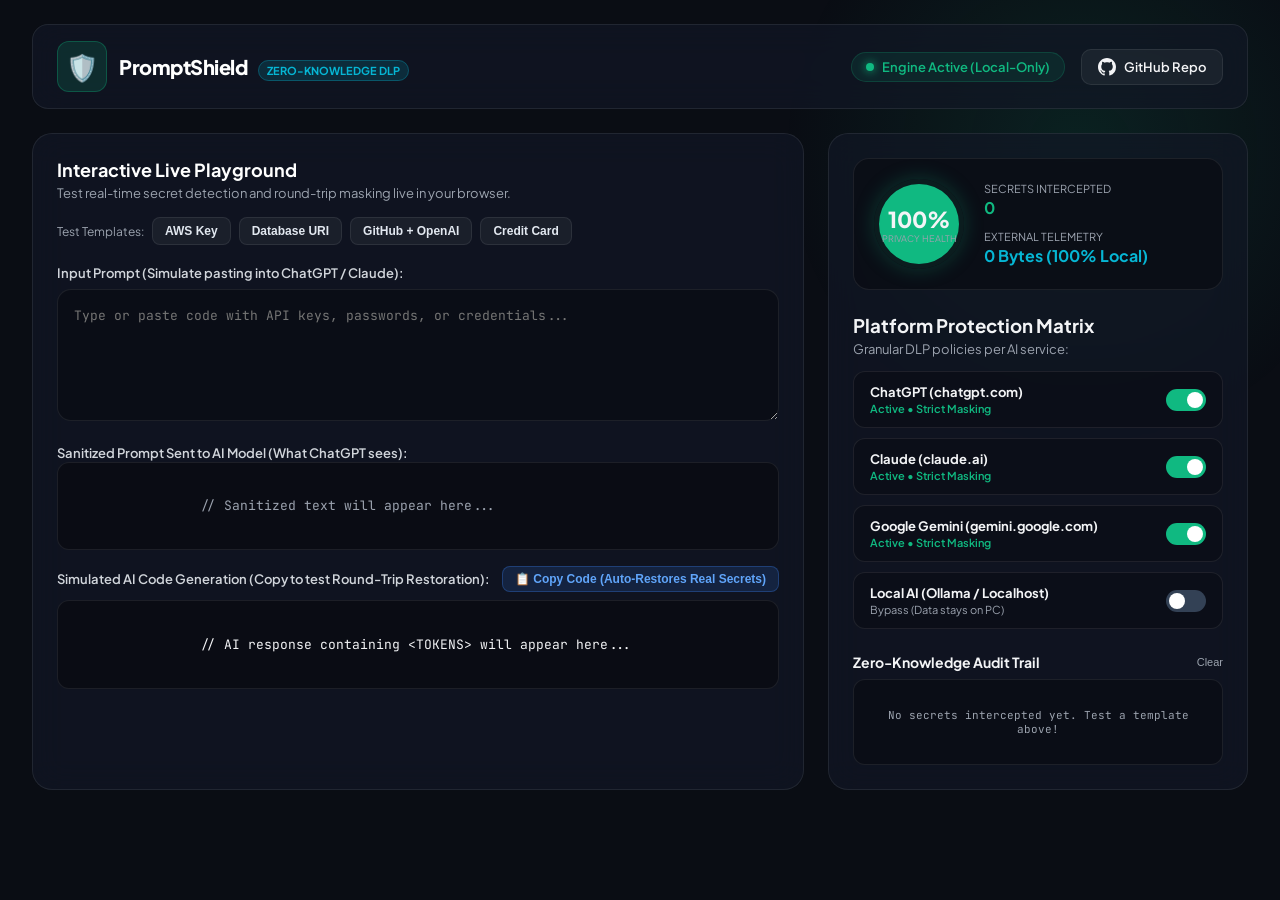
==== dashboard/index.html @ d4b68f8e "feat: initial release of PromptShield GenAI DLP & Command Center" ====
<!DOCTYPE html>
<html lang="en">
<head>
  <meta charset="UTF-8">
  <meta name="viewport" content="width=device-width, initial-scale=1.0">
  <title>PromptShield - GenAI Data Loss Prevention & Command Center</title>
  <link rel="stylesheet" href="dashboard.css">
  <link rel="preconnect" href="https://fonts.googleapis.com">
  <link rel="preconnect" href="https://fonts.gstatic.com" crossorigin>
  <link href="https://fonts.googleapis.com/css2?family=JetBrains+Mono:wght@400;600;700&family=Plus+Jakarta+Sans:wght@400;500;600;700;800&display=swap" rel="stylesheet">
</head>
<body>
  <!-- Ambient background glow -->
  <div class="glow-bg"></div>

  <div class="app-layout">
    <!-- Top Navigation Bar -->
    <header class="navbar">
      <div class="nav-brand">
        <div class="logo-shield">🛡️</div>
        <div>
          <span class="brand-title">PromptShield</span>
          <span class="badge-zk">Zero-Knowledge DLP</span>
        </div>
      </div>
      <div class="nav-controls">
        <div class="status-indicator">
          <span class="pulse-dot"></span>
          <span>Engine Active (Local-Only)</span>
        </div>
        <a href="https://github.com/venkatsatwik/prompt-shield" target="_blank" class="btn-github">
          <svg width="18" height="18" viewBox="0 0 24 24" fill="currentColor">
            <path d="M12 0C5.37 0 0 5.37 0 12c0 5.31 3.435 9.795 8.205 11.385.6.105.825-.255.825-.57 0-.285-.015-1.23-.015-2.235-3.015.555-3.795-.735-4.035-1.41-.135-.345-.72-1.41-1.23-1.695-.42-.225-1.02-.78-.015-.795.945-.015 1.62.87 1.845 1.23 1.08 1.815 2.805 1.305 3.495.99.105-.78.42-1.305.765-1.605-2.67-.3-5.46-1.335-5.46-5.925 0-1.305.465-2.385 1.23-3.225-.12-.3-.54-1.53.12-3.18 0 0 1.005-.315 3.3 1.23.96-.27 1.98-.405 3-.405s2.04.135 3 .405c2.295-1.56 3.3-1.23 3.3-1.23.66 1.65.24 2.88.12 3.18.765.84 1.23 1.905 1.23 3.225 0 4.605-2.805 5.625-5.475 5.925.435.375.81 1.095.81 2.22 0 1.605-.015 2.895-.015 3.3 0 .315.225.69.825.57A12.02 12.02 0 0024 12c0-6.63-5.37-12-12-12z"/>
          </svg>
          GitHub Repo
        </a>
      </div>
    </header>

    <main class="content-grid">
      <!-- Left Column: Interactive Live Playground -->
      <section class="panel playground-panel">
        <div class="panel-header">
          <div>
            <h2>Interactive Live Playground</h2>
            <p class="panel-desc">Test real-time secret detection and round-trip masking live in your browser.</p>
          </div>
          <div class="sample-pills">
            <span class="pill-label">Test Templates:</span>
            <button class="pill-btn" data-template="aws">AWS Key</button>
            <button class="pill-btn" data-template="db">Database URI</button>
            <button class="pill-btn" data-template="tokens">GitHub + OpenAI</button>
            <button class="pill-btn" data-template="cc">Credit Card</button>
          </div>
        </div>

        <div class="playground-body">
          <div class="input-wrapper">
            <label for="prompt-input">Input Prompt (Simulate pasting into ChatGPT / Claude):</label>
            <textarea id="prompt-input" rows="5" placeholder="Type or paste code with API keys, passwords, or credentials..."></textarea>
            
            <!-- Realtime Scan Status Bar -->
            <div id="detection-banner" class="detection-banner hidden">
              <div class="banner-title">
                <span id="banner-count">0 Secrets Detected</span>
                <div id="detected-tags" class="tag-row"></div>
              </div>
              <button id="btn-sanitize" class="btn-primary">
                🎭 Sanitize & Auto-Mask
              </button>
            </div>
          </div>

          <!-- Sanitized Output & Round-Trip Demonstration -->
          <div class="roundtrip-section">
            <div class="output-block">
              <label>Sanitized Prompt Sent to AI Model (What ChatGPT sees):</label>
              <div id="sanitized-preview" class="code-preview font-mono text-muted">
                // Sanitized text will appear here...
              </div>
            </div>

            <div class="output-block mt-3">
              <div class="split-label">
                <label>Simulated AI Code Generation (Copy to test Round-Trip Restoration):</label>
                <button id="btn-copy-ai" class="btn-copy">
                  📋 Copy Code (Auto-Restores Real Secrets)
                </button>
              </div>
              <div id="ai-response-preview" class="code-preview font-mono">
                // AI response containing &lt;TOKENS&gt; will appear here...
              </div>
            </div>

            <!-- Toast notification for copy event -->
            <div id="clipboard-toast" class="toast hidden">
              ✅ <strong>Round-Trip Success:</strong> Real credentials were automatically restored to your clipboard!
            </div>
          </div>
        </div>
      </section>

      <!-- Right Column: Command Center & Policy Matrix -->
      <aside class="panel side-panel">
        <!-- Privacy Score Card -->
        <div class="score-card">
          <div class="score-circle">
            <span id="score-val">100%</span>
            <span class="subtext">Privacy Health</span>
          </div>
          <div class="score-meta">
            <div class="metric-item">
              <span class="metric-title">Secrets Intercepted</span>
              <span class="metric-val text-green" id="metric-blocked">0</span>
            </div>
            <div class="metric-item">
              <span class="metric-title">External Telemetry</span>
              <span class="metric-val text-cyan">0 Bytes (100% Local)</span>
            </div>
          </div>
        </div>

        <!-- Platform Permission Matrix -->
        <div class="platform-matrix">
          <h3>Platform Protection Matrix</h3>
          <p class="panel-desc">Granular DLP policies per AI service:</p>

          <div class="platform-list">
            <div class="platform-item">
              <div class="platform-info">
                <strong>ChatGPT (chatgpt.com)</strong>
                <span class="status-active">Active • Strict Masking</span>
              </div>
              <label class="switch">
                <input type="checkbox" checked>
                <span class="slider"></span>
              </label>
            </div>

            <div class="platform-item">
              <div class="platform-info">
                <strong>Claude (claude.ai)</strong>
                <span class="status-active">Active • Strict Masking</span>
              </div>
              <label class="switch">
                <input type="checkbox" checked>
                <span class="slider"></span>
              </label>
            </div>

            <div class="platform-item">
              <div class="platform-info">
                <strong>Google Gemini (gemini.google.com)</strong>
                <span class="status-active">Active • Strict Masking</span>
              </div>
              <label class="switch">
                <input type="checkbox" checked>
                <span class="slider"></span>
              </label>
            </div>

            <div class="platform-item">
              <div class="platform-info">
                <strong>Local AI (Ollama / Localhost)</strong>
                <span class="status-bypass">Bypass (Data stays on PC)</span>
              </div>
              <label class="switch">
                <input type="checkbox">
                <span class="slider"></span>
              </label>
            </div>
          </div>
        </div>

        <!-- Local Audit Log -->
        <div class="audit-section">
          <div class="split-label">
            <h3>Zero-Knowledge Audit Trail</h3>
            <button id="btn-clear-logs" class="btn-text">Clear</button>
          </div>
          <div id="audit-log-list" class="log-list font-mono">
            <div class="log-empty">No secrets intercepted yet. Test a template above!</div>
          </div>
        </div>
      </aside>
    </main>
  </div>

  <!-- Load Shared Core Engines -->
  <script src="../core/detector.js"></script>
  <script src="../core/masker.js"></script>
  <script src="dashboard.js"></script>
</body>
</html>
---- dashboard/dashboard.css ----
:root {
  --bg-dark: #0a0d14;
  --bg-card: rgba(18, 24, 38, 0.7);
  --border-color: rgba(255, 255, 255, 0.08);
  --accent-green: #10b981;
  --accent-red: #ef4444;
  --accent-amber: #f59e0b;
  --accent-blue: #3b82f6;
  --accent-cyan: #06b6d4;
  --text-main: #f3f4f6;
  --text-muted: #9ca3af;
}

* {
  margin: 0;
  padding: 0;
  box-sizing: border-box;
}

body {
  background-color: var(--bg-dark);
  color: var(--text-main);
  font-family: 'Plus Jakarta Sans', -apple-system, sans-serif;
  min-height: 100vh;
  position: relative;
  overflow-x: hidden;
}

.font-mono {
  font-family: 'JetBrains Mono', monospace !important;
}

.text-muted { color: var(--text-muted); }
.text-green { color: var(--accent-green) !important; }
.text-cyan { color: var(--accent-cyan) !important; }
.mt-3 { margin-top: 16px; }

/* Ambient background glow */
.glow-bg {
  position: fixed;
  top: -150px;
  right: -100px;
  width: 600px;
  height: 600px;
  background: radial-gradient(circle, rgba(16, 185, 129, 0.12) 0%, rgba(10, 13, 20, 0) 70%);
  pointer-events: none;
  z-index: 0;
}

.app-layout {
  position: relative;
  z-index: 1;
  max-width: 1400px;
  margin: 0 auto;
  padding: 24px 32px;
  display: flex;
  flex-direction: column;
  gap: 24px;
}

/* Navbar */
.navbar {
  display: flex;
  justify-content: space-between;
  align-items: center;
  padding: 16px 24px;
  background: var(--bg-card);
  backdrop-filter: blur(16px);
  border: 1px solid var(--border-color);
  border-radius: 16px;
}

.nav-brand {
  display: flex;
  align-items: center;
  gap: 12px;
}

.logo-shield {
  font-size: 26px;
  background: rgba(16, 185, 129, 0.15);
  border: 1px solid rgba(16, 185, 129, 0.3);
  padding: 8px;
  border-radius: 12px;
}

.brand-title {
  font-size: 20px;
  font-weight: 800;
  letter-spacing: -0.5px;
  color: #ffffff;
}

.badge-zk {
  margin-left: 8px;
  background: rgba(6, 182, 212, 0.15);
  color: var(--accent-cyan);
  border: 1px solid rgba(6, 182, 212, 0.3);
  font-size: 11px;
  font-weight: 700;
  padding: 3px 8px;
  border-radius: 999px;
  text-transform: uppercase;
}

.nav-controls {
  display: flex;
  align-items: center;
  gap: 16px;
}

.status-indicator {
  display: flex;
  align-items: center;
  gap: 8px;
  font-size: 13px;
  color: var(--accent-green);
  font-weight: 600;
  background: rgba(16, 185, 129, 0.1);
  border: 1px solid rgba(16, 185, 129, 0.2);
  padding: 6px 14px;
  border-radius: 999px;
}

.pulse-dot {
  width: 8px;
  height: 8px;
  border-radius: 50%;
  background: var(--accent-green);
  box-shadow: 0 0 10px var(--accent-green);
}

.btn-github {
  display: flex;
  align-items: center;
  gap: 8px;
  background: rgba(255, 255, 255, 0.05);
  border: 1px solid var(--border-color);
  color: var(--text-main);
  padding: 8px 16px;
  border-radius: 10px;
  text-decoration: none;
  font-size: 13px;
  font-weight: 600;
  transition: all 0.2s ease;
}

.btn-github:hover {
  background: rgba(255, 255, 255, 0.1);
}

/* Grid Layout */
.content-grid {
  display: grid;
  grid-template-columns: 1fr 420px;
  gap: 24px;
}

@media (max-width: 1024px) {
  .content-grid {
    grid-template-columns: 1fr;
  }
}

.panel {
  background: var(--bg-card);
  backdrop-filter: blur(16px);
  border: 1px solid var(--border-color);
  border-radius: 20px;
  padding: 24px;
}

.panel-header {
  display: flex;
  justify-content: space-between;
  align-items: flex-start;
  margin-bottom: 20px;
  gap: 16px;
  flex-wrap: wrap;
}

h2 {
  font-size: 18px;
  font-weight: 700;
  color: #ffffff;
}

.panel-desc {
  font-size: 13px;
  color: var(--text-muted);
  margin-top: 4px;
}

.sample-pills {
  display: flex;
  align-items: center;
  gap: 8px;
  flex-wrap: wrap;
}

.pill-label {
  font-size: 12px;
  color: var(--text-muted);
}

.pill-btn {
  background: rgba(255, 255, 255, 0.05);
  border: 1px solid var(--border-color);
  color: #e2e8f0;
  padding: 6px 12px;
  border-radius: 8px;
  font-size: 12px;
  font-weight: 600;
  cursor: pointer;
  transition: all 0.2s ease;
}

.pill-btn:hover {
  background: rgba(16, 185, 129, 0.15);
  border-color: rgba(16, 185, 129, 0.4);
  color: var(--accent-green);
}

/* Input & Playground */
.playground-body {
  display: flex;
  flex-direction: column;
  gap: 20px;
}

.input-wrapper {
  display: flex;
  flex-direction: column;
  gap: 8px;
  position: relative;
}

label {
  font-size: 13px;
  font-weight: 600;
  color: #d1d5db;
}

textarea {
  width: 100%;
  background: rgba(10, 13, 20, 0.8);
  border: 1px solid var(--border-color);
  border-radius: 14px;
  padding: 16px;
  color: #ffffff;
  font-family: 'JetBrains Mono', monospace;
  font-size: 13px;
  line-height: 1.5;
  resize: vertical;
  transition: all 0.2s ease;
}

textarea:focus {
  outline: none;
  border-color: var(--accent-green);
  box-shadow: 0 0 15px rgba(16, 185, 129, 0.2);
}

/* Banner */
.detection-banner {
  background: rgba(239, 68, 68, 0.1);
  border: 1px solid rgba(239, 68, 68, 0.3);
  border-radius: 12px;
  padding: 12px 18px;
  display: flex;
  justify-content: space-between;
  align-items: center;
  animation: fadeIn 0.2s ease;
}

.hidden { display: none !important; }

.banner-title {
  display: flex;
  flex-direction: column;
  gap: 6px;
  font-size: 13px;
  font-weight: 700;
  color: #fca5a5;
}

.tag-row {
  display: flex;
  gap: 6px;
  flex-wrap: wrap;
}

.tag {
  background: rgba(245, 158, 11, 0.15);
  color: #fbbf24;
  border: 1px solid rgba(245, 158, 11, 0.3);
  font-size: 11px;
  padding: 2px 8px;
  border-radius: 6px;
  font-family: 'JetBrains Mono', monospace;
}

.btn-primary {
  background: linear-gradient(135deg, var(--accent-green) 0%, #059669 100%);
  color: white;
  border: none;
  padding: 8px 18px;
  border-radius: 10px;
  font-weight: 700;
  font-size: 13px;
  cursor: pointer;
  box-shadow: 0 4px 15px rgba(16, 185, 129, 0.3);
  transition: all 0.2s ease;
}

.btn-primary:hover {
  filter: brightness(1.1);
  transform: translateY(-1px);
}

/* Outputs */
.code-preview {
  background: rgba(10, 13, 20, 0.9);
  border: 1px solid var(--border-color);
  border-radius: 12px;
  padding: 14px;
  font-size: 13px;
  line-height: 1.5;
  white-space: pre-wrap;
  word-break: break-all;
  min-height: 70px;
}

.split-label {
  display: flex;
  justify-content: space-between;
  align-items: center;
  margin-bottom: 8px;
}

.btn-copy {
  background: rgba(59, 130, 246, 0.15);
  color: #60a5fa;
  border: 1px solid rgba(59, 130, 246, 0.3);
  padding: 5px 12px;
  border-radius: 8px;
  font-size: 12px;
  font-weight: 600;
  cursor: pointer;
  transition: all 0.2s ease;
}

.btn-copy:hover {
  background: rgba(59, 130, 246, 0.25);
}

.toast {
  margin-top: 12px;
  background: rgba(16, 185, 129, 0.2);
  border: 1px solid rgba(16, 185, 129, 0.4);
  color: #34d399;
  padding: 10px 16px;
  border-radius: 10px;
  font-size: 13px;
}

/* Right Panel */
.side-panel {
  display: flex;
  flex-direction: column;
  gap: 24px;
}

.score-card {
  background: rgba(10, 13, 20, 0.8);
  border: 1px solid var(--border-color);
  border-radius: 16px;
  padding: 20px;
  display: flex;
  align-items: center;
  gap: 20px;
}

.score-circle {
  width: 90px;
  height: 90px;
  border-radius: 50%;
  background: conic-gradient(var(--accent-green) 0deg 360deg);
  display: flex;
  flex-direction: column;
  align-items: center;
  justify-content: center;
  border: 5px solid rgba(10, 13, 20, 0.9);
  box-shadow: 0 0 20px rgba(16, 185, 129, 0.25);
}

#score-val {
  font-size: 22px;
  font-weight: 800;
}

.subtext {
  font-size: 9px;
  color: var(--text-muted);
  text-transform: uppercase;
}

.score-meta {
  flex: 1;
  display: flex;
  flex-direction: column;
  gap: 12px;
}

.metric-item {
  display: flex;
  flex-direction: column;
  gap: 2px;
}

.metric-title {
  font-size: 11px;
  color: var(--text-muted);
  text-transform: uppercase;
}

.metric-val {
  font-size: 16px;
  font-weight: 700;
}

/* Platform Matrix */
.platform-list {
  display: flex;
  flex-direction: column;
  gap: 10px;
  margin-top: 14px;
}

.platform-item {
  background: rgba(10, 13, 20, 0.6);
  border: 1px solid var(--border-color);
  border-radius: 12px;
  padding: 12px 16px;
  display: flex;
  justify-content: space-between;
  align-items: center;
}

.platform-info {
  display: flex;
  flex-direction: column;
  gap: 2px;
  font-size: 13px;
}

.status-active {
  font-size: 11px;
  color: var(--accent-green);
  font-weight: 600;
}

.status-bypass {
  font-size: 11px;
  color: var(--text-muted);
}

/* Switch */
.switch {
  position: relative;
  display: inline-block;
  width: 40px;
  height: 22px;
}

.switch input { opacity: 0; width: 0; height: 0; }

.slider {
  position: absolute;
  cursor: pointer;
  top: 0; left: 0; right: 0; bottom: 0;
  background-color: #334155;
  border-radius: 22px;
  transition: .3s;
}

.slider:before {
  position: absolute;
  content: "";
  height: 16px; width: 16px;
  left: 3px; bottom: 3px;
  background-color: white;
  border-radius: 50%;
  transition: .3s;
}

input:checked + .slider { background-color: var(--accent-green); }
input:checked + .slider:before { transform: translateX(18px); }

/* Audit */
.audit-section h3 {
  font-size: 14px;
  font-weight: 700;
}

.btn-text {
  background: transparent;
  border: none;
  color: var(--text-muted);
  font-size: 11px;
  cursor: pointer;
}

.log-list {
  background: rgba(10, 13, 20, 0.8);
  border: 1px solid var(--border-color);
  border-radius: 12px;
  padding: 12px;
  font-size: 11px;
  color: #cbd5e1;
  max-height: 180px;
  overflow-y: auto;
  display: flex;
  flex-direction: column;
  gap: 8px;
}

.log-entry {
  display: flex;
  justify-content: space-between;
  border-bottom: 1px solid rgba(255, 255, 255, 0.05);
  padding-bottom: 6px;
}

.log-empty {
  text-align: center;
  color: var(--text-muted);
  padding: 16px 0;
}
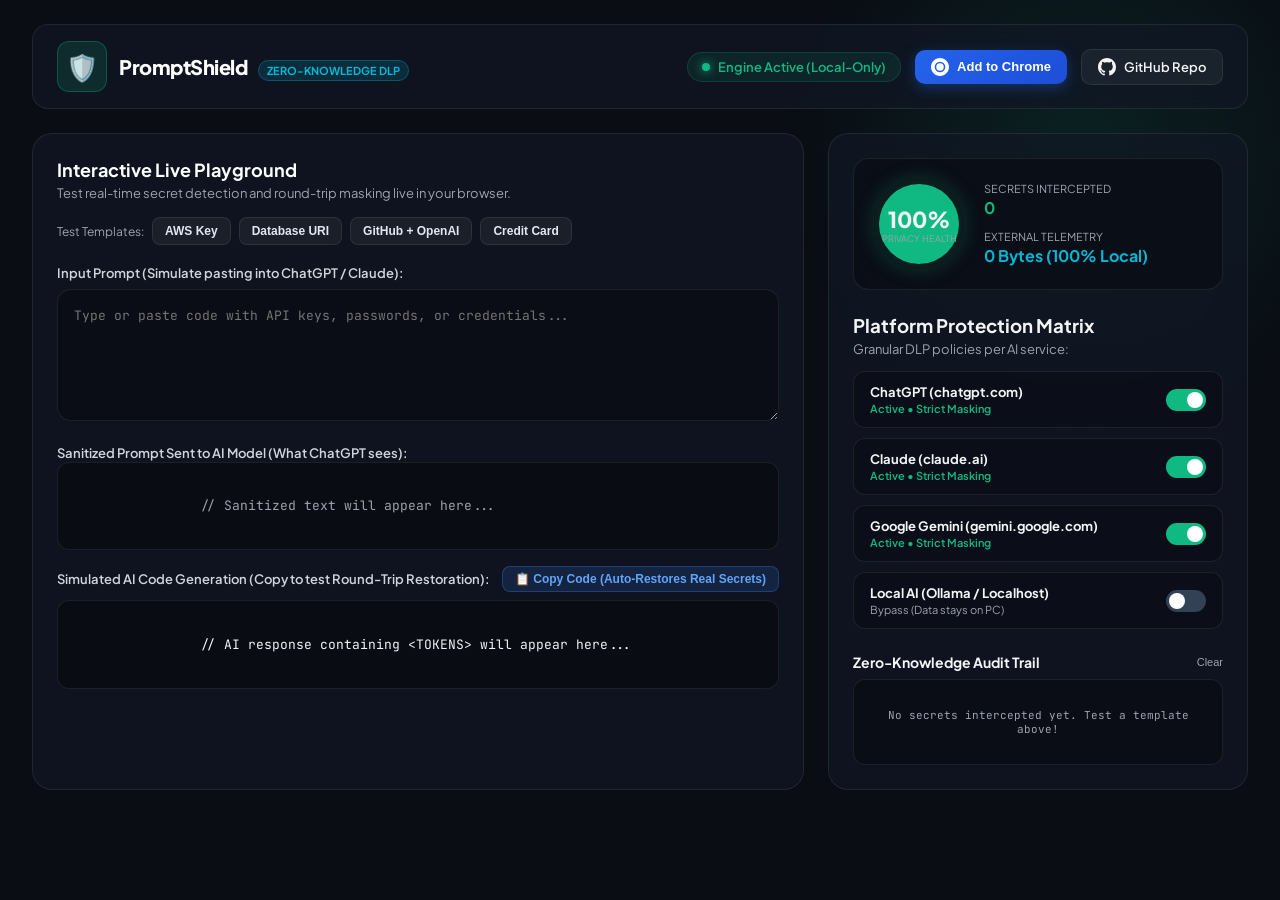
==== commit 3a50d75a: "feat: Add to Chrome install button, packaged zip, and guide modal" ====
--- a/dashboard/index.html
+++ b/dashboard/index.html
@@ -10,11 +10,9 @@
   <link href="https://fonts.googleapis.com/css2?family=JetBrains+Mono:wght@400;600;700&family=Plus+Jakarta+Sans:wght@400;500;600;700;800&display=swap" rel="stylesheet">
 </head>
 <body>
-  <!-- Ambient background glow -->
   <div class="glow-bg"></div>
 
   <div class="app-layout">
-    <!-- Top Navigation Bar -->
     <header class="navbar">
       <div class="nav-brand">
         <div class="logo-shield">🛡️</div>
@@ -28,6 +26,14 @@
           <span class="pulse-dot"></span>
           <span>Engine Active (Local-Only)</span>
         </div>
+
+        <button id="btn-add-chrome" class="btn-chrome">
+          <svg width="18" height="18" viewBox="0 0 24 24" fill="currentColor">
+            <path d="M12 0C5.373 0 0 5.373 0 12s5.373 12 12 12 12-5.373 12-12S18.627 0 12 0zm0 4.909a7.091 7.091 0 110 14.182 7.091 7.091 0 010-14.182zM12 7a5 5 0 100 10 5 5 0 000-10z"/>
+          </svg>
+          Add to Chrome
+        </button>
+
         <a href="https://github.com/venkatsatwik/prompt-shield" target="_blank" class="btn-github">
           <svg width="18" height="18" viewBox="0 0 24 24" fill="currentColor">
             <path d="M12 0C5.37 0 0 5.37 0 12c0 5.31 3.435 9.795 8.205 11.385.6.105.825-.255.825-.57 0-.285-.015-1.23-.015-2.235-3.015.555-3.795-.735-4.035-1.41-.135-.345-.72-1.41-1.23-1.695-.42-.225-1.02-.78-.015-.795.945-.015 1.62.87 1.845 1.23 1.08 1.815 2.805 1.305 3.495.99.105-.78.42-1.305.765-1.605-2.67-.3-5.46-1.335-5.46-5.925 0-1.305.465-2.385 1.23-3.225-.12-.3-.54-1.53.12-3.18 0 0 1.005-.315 3.3 1.23.96-.27 1.98-.405 3-.405s2.04.135 3 .405c2.295-1.56 3.3-1.23 3.3-1.23.66 1.65.24 2.88.12 3.18.765.84 1.23 1.905 1.23 3.225 0 4.605-2.805 5.625-5.475 5.925.435.375.81 1.095.81 2.22 0 1.605-.015 2.895-.015 3.3 0 .315.225.69.825.57A12.02 12.02 0 0024 12c0-6.63-5.37-12-12-12z"/>
@@ -38,7 +44,6 @@
     </header>
 
     <main class="content-grid">
-      <!-- Left Column: Interactive Live Playground -->
       <section class="panel playground-panel">
         <div class="panel-header">
           <div>
@@ -59,7 +64,6 @@
             <label for="prompt-input">Input Prompt (Simulate pasting into ChatGPT / Claude):</label>
             <textarea id="prompt-input" rows="5" placeholder="Type or paste code with API keys, passwords, or credentials..."></textarea>
             
-            <!-- Realtime Scan Status Bar -->
             <div id="detection-banner" class="detection-banner hidden">
               <div class="banner-title">
                 <span id="banner-count">0 Secrets Detected</span>
@@ -71,7 +75,6 @@
             </div>
           </div>
 
-          <!-- Sanitized Output & Round-Trip Demonstration -->
           <div class="roundtrip-section">
             <div class="output-block">
               <label>Sanitized Prompt Sent to AI Model (What ChatGPT sees):</label>
@@ -92,7 +95,6 @@
               </div>
             </div>
 
-            <!-- Toast notification for copy event -->
             <div id="clipboard-toast" class="toast hidden">
               ✅ <strong>Round-Trip Success:</strong> Real credentials were automatically restored to your clipboard!
             </div>
@@ -100,9 +102,7 @@
         </div>
       </section>
 
-      <!-- Right Column: Command Center & Policy Matrix -->
       <aside class="panel side-panel">
-        <!-- Privacy Score Card -->
         <div class="score-card">
           <div class="score-circle">
             <span id="score-val">100%</span>
@@ -120,7 +120,6 @@
           </div>
         </div>
 
-        <!-- Platform Permission Matrix -->
         <div class="platform-matrix">
           <h3>Platform Protection Matrix</h3>
           <p class="panel-desc">Granular DLP policies per AI service:</p>
@@ -172,7 +171,6 @@
           </div>
         </div>
 
-        <!-- Local Audit Log -->
         <div class="audit-section">
           <div class="split-label">
             <h3>Zero-Knowledge Audit Trail</h3>
@@ -186,7 +184,55 @@
     </main>
   </div>
 
-  <!-- Load Shared Core Engines -->
+  <!-- Install Chrome Extension Modal -->
+  <div id="install-modal" class="modal-overlay hidden">
+    <div class="modal-card">
+      <div class="modal-header">
+        <div class="modal-title">
+          <span class="logo-shield">🛡️</span>
+          <h3>Install PromptShield on Chrome</h3>
+        </div>
+        <button id="btn-close-modal" class="btn-close">&times;</button>
+      </div>
+
+      <div class="modal-body">
+        <p class="modal-intro">Protect your secrets on ChatGPT, Claude, and Gemini in 3 simple steps:</p>
+
+        <div class="step-card">
+          <div class="step-num">1</div>
+          <div class="step-content">
+            <strong>Download the Extension Package</strong>
+            <p>Get the official zero-knowledge extension package:</p>
+            <a href="../prompt-shield-extension.zip" download="prompt-shield-extension.zip" class="btn-download">
+              ⬇️ Download Extension (.ZIP)
+            </a>
+          </div>
+        </div>
+
+        <div class="step-card">
+          <div class="step-num">2</div>
+          <div class="step-content">
+            <strong>Open Chrome Extensions</strong>
+            <p>Open a new tab and paste: <code class="code-badge">chrome://extensions</code></p>
+            <p>Toggle ON <strong>"Developer mode"</strong> in the top-right corner.</p>
+          </div>
+        </div>
+
+        <div class="step-card">
+          <div class="step-num">3</div>
+          <div class="step-content">
+            <strong>Load Unpacked</strong>
+            <p>Click <strong>"Load unpacked"</strong> and select the unzipped <code class="code-badge">prompt-shield</code> folder.</p>
+          </div>
+        </div>
+      </div>
+
+      <div class="modal-footer">
+        <span>✨ 100% Free & Open-Source • Zero-Knowledge Telemetry</span>
+      </div>
+    </div>
+  </div>
+
   <script src="../core/detector.js"></script>
   <script src="../core/masker.js"></script>
   <script src="dashboard.js"></script>
--- a/dashboard/dashboard.css
+++ b/dashboard/dashboard.css
@@ -68,6 +68,8 @@
   backdrop-filter: blur(16px);
   border: 1px solid var(--border-color);
   border-radius: 16px;
+  flex-wrap: wrap;
+  gap: 12px;
 }
 
 .nav-brand {
@@ -106,7 +108,8 @@
 .nav-controls {
   display: flex;
   align-items: center;
-  gap: 16px;
+  gap: 14px;
+  flex-wrap: wrap;
 }
 
 .status-indicator {
@@ -128,6 +131,41 @@
   border-radius: 50%;
   background: var(--accent-green);
   box-shadow: 0 0 10px var(--accent-green);
+}
+
+/* Add to Chrome Button */
+.btn-chrome {
+  display: flex;
+  align-items: center;
+  gap: 8px;
+  background: linear-gradient(135deg, #2563eb 0%, #1d4ed8 100%);
+  color: #ffffff;
+  border: none;
+  padding: 8px 16px;
+  border-radius: 10px;
+  font-size: 13px;
+  font-weight: 700;
+  cursor: pointer;
+  transition: all 0.2s ease;
+  box-shadow: 0 4px 14px rgba(37, 99, 235, 0.35);
+}
+
+.btn-chrome:hover {
+  filter: brightness(1.1);
+  transform: translateY(-1px);
+}
+
+.btn-chrome-installed {
+  display: flex;
+  align-items: center;
+  gap: 6px;
+  background: rgba(16, 185, 129, 0.15);
+  color: var(--accent-green);
+  border: 1px solid rgba(16, 185, 129, 0.3);
+  padding: 7px 14px;
+  border-radius: 10px;
+  font-size: 12px;
+  font-weight: 700;
 }
 
 .btn-github {
@@ -465,7 +503,6 @@
   color: var(--text-muted);
 }
 
-/* Switch */
 .switch {
   position: relative;
   display: inline-block;
@@ -537,3 +574,149 @@
   color: var(--text-muted);
   padding: 16px 0;
 }
+
+/* ========================================================
+   INSTALL CHROME EXTENSION MODAL
+   ======================================================== */
+.modal-overlay {
+  position: fixed;
+  inset: 0;
+  background: rgba(0, 0, 0, 0.75);
+  backdrop-filter: blur(10px);
+  display: flex;
+  align-items: center;
+  justify-content: center;
+  z-index: 999999;
+  padding: 20px;
+  animation: fadeIn 0.2s ease;
+}
+
+.modal-card {
+  background: #111827;
+  border: 1px solid var(--border-color);
+  box-shadow: 0 25px 50px -12px rgba(0, 0, 0, 0.7), 0 0 30px rgba(37, 99, 235, 0.2);
+  border-radius: 20px;
+  width: 100%;
+  max-width: 540px;
+  padding: 28px;
+  display: flex;
+  flex-direction: column;
+  gap: 20px;
+}
+
+.modal-header {
+  display: flex;
+  justify-content: space-between;
+  align-items: center;
+}
+
+.modal-title {
+  display: flex;
+  align-items: center;
+  gap: 12px;
+}
+
+.modal-title h3 {
+  font-size: 18px;
+  font-weight: 700;
+  color: #ffffff;
+}
+
+.btn-close {
+  background: transparent;
+  border: none;
+  color: var(--text-muted);
+  font-size: 24px;
+  cursor: pointer;
+  line-height: 1;
+}
+
+.btn-close:hover {
+  color: #ffffff;
+}
+
+.modal-intro {
+  font-size: 13px;
+  color: var(--text-muted);
+  margin-bottom: 12px;
+}
+
+.step-card {
+  display: flex;
+  gap: 16px;
+  background: rgba(255, 255, 255, 0.03);
+  border: 1px solid rgba(255, 255, 255, 0.06);
+  border-radius: 12px;
+  padding: 14px 16px;
+  margin-bottom: 10px;
+}
+
+.step-num {
+  width: 28px;
+  height: 28px;
+  border-radius: 50%;
+  background: linear-gradient(135deg, #2563eb, #1d4ed8);
+  color: white;
+  display: flex;
+  align-items: center;
+  justify-content: center;
+  font-weight: 800;
+  font-size: 13px;
+  flex-shrink: 0;
+}
+
+.step-content {
+  font-size: 13px;
+  display: flex;
+  flex-direction: column;
+  gap: 4px;
+}
+
+.step-content strong {
+  color: #f1f5f9;
+}
+
+.step-content p {
+  color: var(--text-muted);
+  font-size: 12px;
+}
+
+.code-badge {
+  background: rgba(0, 0, 0, 0.5);
+  border: 1px solid rgba(255, 255, 255, 0.1);
+  color: #38bdf8;
+  padding: 2px 6px;
+  border-radius: 4px;
+  font-family: 'JetBrains Mono', monospace;
+  font-size: 11px;
+}
+
+.btn-download {
+  display: inline-flex;
+  align-items: center;
+  gap: 8px;
+  background: linear-gradient(135deg, #10b981 0%, #059669 100%);
+  color: white;
+  text-decoration: none;
+  padding: 8px 16px;
+  border-radius: 8px;
+  font-weight: 700;
+  font-size: 12px;
+  margin-top: 6px;
+  width: fit-content;
+  box-shadow: 0 4px 12px rgba(16, 185, 129, 0.3);
+  transition: all 0.2s ease;
+}
+
+.btn-download:hover {
+  filter: brightness(1.1);
+  transform: translateY(-1px);
+}
+
+.modal-footer {
+  text-align: center;
+  font-size: 11px;
+  color: var(--text-muted);
+  border-top: 1px solid rgba(255, 255, 255, 0.05);
+  padding-top: 14px;
+}
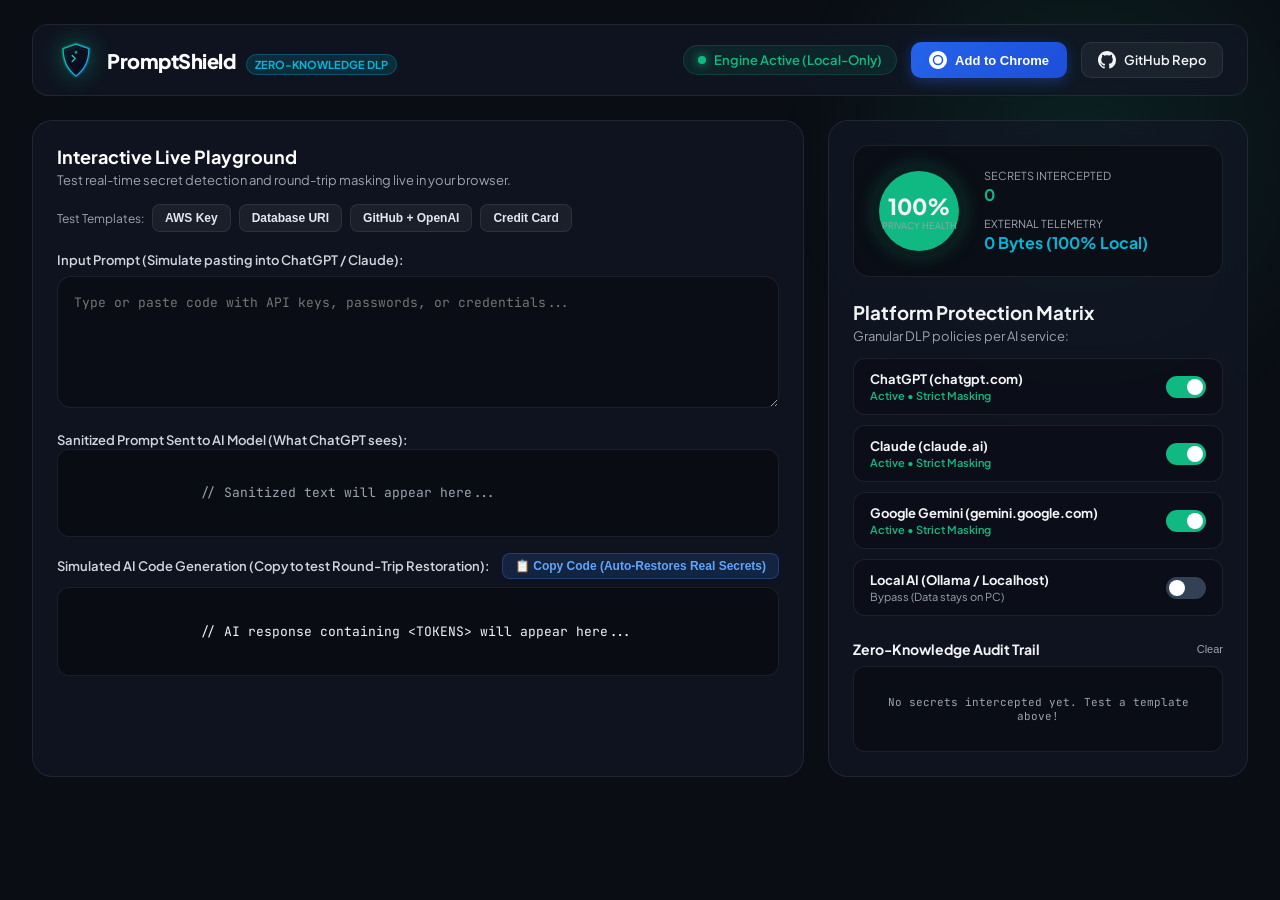
==== commit e3110bc9: "feat(branding): add custom cyber shield SVG logo, favicon, and extension icon" ====
--- a/dashboard/index.html
+++ b/dashboard/index.html
@@ -4,6 +4,7 @@
   <meta charset="UTF-8">
   <meta name="viewport" content="width=device-width, initial-scale=1.0">
   <title>PromptShield - GenAI Data Loss Prevention & Command Center</title>
+  <link rel="icon" type="image/svg+xml" href="logo.svg">
   <link rel="stylesheet" href="dashboard.css">
   <link rel="preconnect" href="https://fonts.googleapis.com">
   <link rel="preconnect" href="https://fonts.gstatic.com" crossorigin>
@@ -15,7 +16,7 @@
   <div class="app-layout">
     <header class="navbar">
       <div class="nav-brand">
-        <div class="logo-shield">🛡️</div>
+        <img src="logo.svg" alt="PromptShield Logo" class="brand-logo-img">
         <div>
           <span class="brand-title">PromptShield</span>
           <span class="badge-zk">Zero-Knowledge DLP</span>
@@ -184,12 +185,11 @@
     </main>
   </div>
 
-  <!-- Install Chrome Extension Modal -->
   <div id="install-modal" class="modal-overlay hidden">
     <div class="modal-card">
       <div class="modal-header">
         <div class="modal-title">
-          <span class="logo-shield">🛡️</span>
+          <img src="logo.svg" alt="PromptShield Logo" class="modal-logo-img">
           <h3>Install PromptShield on Chrome</h3>
         </div>
         <button id="btn-close-modal" class="btn-close">&times;</button>
@@ -203,7 +203,7 @@
           <div class="step-content">
             <strong>Download the Extension Package</strong>
             <p>Get the official zero-knowledge extension package:</p>
-            <a href="../prompt-shield-extension.zip" download="prompt-shield-extension.zip" class="btn-download">
+            <a href="prompt-shield-extension.zip" download="prompt-shield-extension.zip" class="btn-download">
               ⬇️ Download Extension (.ZIP)
             </a>
           </div>
--- a/dashboard/dashboard.css
+++ b/dashboard/dashboard.css
@@ -35,6 +35,11 @@
 .text-cyan { color: var(--accent-cyan) !important; }
 .mt-3 { margin-top: 16px; }
 
+@keyframes fadeIn {
+  from { opacity: 0; }
+  to { opacity: 1; }
+}
+
 /* Ambient background glow */
 .glow-bg {
   position: fixed;
@@ -78,6 +83,23 @@
   gap: 12px;
 }
 
+.brand-logo-img {
+  width: 38px;
+  height: 38px;
+  filter: drop-shadow(0 0 12px rgba(16, 185, 129, 0.45));
+  transition: transform 0.2s ease;
+}
+
+.brand-logo-img:hover {
+  transform: scale(1.06);
+}
+
+.modal-logo-img {
+  width: 32px;
+  height: 32px;
+  filter: drop-shadow(0 0 8px rgba(16, 185, 129, 0.35));
+}
+
 .logo-shield {
   font-size: 26px;
   background: rgba(16, 185, 129, 0.15);
@@ -141,17 +163,18 @@
   background: linear-gradient(135deg, #2563eb 0%, #1d4ed8 100%);
   color: #ffffff;
   border: none;
-  padding: 8px 16px;
+  padding: 9px 18px;
   border-radius: 10px;
   font-size: 13px;
   font-weight: 700;
   cursor: pointer;
   transition: all 0.2s ease;
   box-shadow: 0 4px 14px rgba(37, 99, 235, 0.35);
+  text-decoration: none;
 }
 
 .btn-chrome:hover {
-  filter: brightness(1.1);
+  filter: brightness(1.15);
   transform: translateY(-1px);
 }
 
@@ -162,10 +185,11 @@
   background: rgba(16, 185, 129, 0.15);
   color: var(--accent-green);
   border: 1px solid rgba(16, 185, 129, 0.3);
-  padding: 7px 14px;
+  padding: 8px 16px;
   border-radius: 10px;
   font-size: 12px;
   font-weight: 700;
+  cursor: pointer;
 }
 
 .btn-github {
@@ -581,27 +605,27 @@
 .modal-overlay {
   position: fixed;
   inset: 0;
-  background: rgba(0, 0, 0, 0.75);
-  backdrop-filter: blur(10px);
+  background: rgba(0, 0, 0, 0.85);
+  backdrop-filter: blur(12px);
   display: flex;
   align-items: center;
   justify-content: center;
-  z-index: 999999;
+  z-index: 9999999;
   padding: 20px;
-  animation: fadeIn 0.2s ease;
 }
 
 .modal-card {
-  background: #111827;
-  border: 1px solid var(--border-color);
-  box-shadow: 0 25px 50px -12px rgba(0, 0, 0, 0.7), 0 0 30px rgba(37, 99, 235, 0.2);
+  background: #0f172a;
+  border: 1px solid rgba(255, 255, 255, 0.15);
+  box-shadow: 0 25px 60px -10px rgba(0, 0, 0, 0.8), 0 0 40px rgba(37, 99, 235, 0.3);
   border-radius: 20px;
   width: 100%;
   max-width: 540px;
   padding: 28px;
   display: flex;
   flex-direction: column;
-  gap: 20px;
+  gap: 18px;
+  animation: fadeIn 0.2s ease;
 }
 
 .modal-header {
@@ -623,37 +647,45 @@
 }
 
 .btn-close {
-  background: transparent;
-  border: none;
+  background: rgba(255, 255, 255, 0.05);
+  border: 1px solid rgba(255, 255, 255, 0.1);
   color: var(--text-muted);
-  font-size: 24px;
+  width: 32px;
+  height: 32px;
+  border-radius: 8px;
+  font-size: 20px;
   cursor: pointer;
-  line-height: 1;
+  display: flex;
+  align-items: center;
+  justify-content: center;
+  transition: all 0.2s ease;
 }
 
 .btn-close:hover {
-  color: #ffffff;
+  background: rgba(239, 68, 68, 0.2);
+  color: #f87171;
+  border-color: rgba(239, 68, 68, 0.4);
 }
 
 .modal-intro {
   font-size: 13px;
-  color: var(--text-muted);
-  margin-bottom: 12px;
+  color: #94a3b8;
+  line-height: 1.5;
 }
 
 .step-card {
   display: flex;
-  gap: 16px;
-  background: rgba(255, 255, 255, 0.03);
-  border: 1px solid rgba(255, 255, 255, 0.06);
+  gap: 14px;
+  background: rgba(255, 255, 255, 0.04);
+  border: 1px solid rgba(255, 255, 255, 0.08);
   border-radius: 12px;
   padding: 14px 16px;
   margin-bottom: 10px;
 }
 
 .step-num {
-  width: 28px;
-  height: 28px;
+  width: 26px;
+  height: 26px;
   border-radius: 50%;
   background: linear-gradient(135deg, #2563eb, #1d4ed8);
   color: white;
@@ -661,7 +693,7 @@
   align-items: center;
   justify-content: center;
   font-weight: 800;
-  font-size: 13px;
+  font-size: 12px;
   flex-shrink: 0;
 }
 
@@ -673,19 +705,19 @@
 }
 
 .step-content strong {
-  color: #f1f5f9;
+  color: #f8fafc;
 }
 
 .step-content p {
-  color: var(--text-muted);
+  color: #94a3b8;
   font-size: 12px;
 }
 
 .code-badge {
-  background: rgba(0, 0, 0, 0.5);
-  border: 1px solid rgba(255, 255, 255, 0.1);
+  background: rgba(0, 0, 0, 0.6);
+  border: 1px solid rgba(255, 255, 255, 0.15);
   color: #38bdf8;
-  padding: 2px 6px;
+  padding: 2px 7px;
   border-radius: 4px;
   font-family: 'JetBrains Mono', monospace;
   font-size: 11px;
@@ -698,13 +730,13 @@
   background: linear-gradient(135deg, #10b981 0%, #059669 100%);
   color: white;
   text-decoration: none;
-  padding: 8px 16px;
+  padding: 9px 18px;
   border-radius: 8px;
   font-weight: 700;
   font-size: 12px;
-  margin-top: 6px;
+  margin-top: 8px;
   width: fit-content;
-  box-shadow: 0 4px 12px rgba(16, 185, 129, 0.3);
+  box-shadow: 0 4px 14px rgba(16, 185, 129, 0.35);
   transition: all 0.2s ease;
 }
 
@@ -716,7 +748,7 @@
 .modal-footer {
   text-align: center;
   font-size: 11px;
-  color: var(--text-muted);
+  color: #64748b;
   border-top: 1px solid rgba(255, 255, 255, 0.05);
-  padding-top: 14px;
-}
+  padding-top: 12px;
+}
